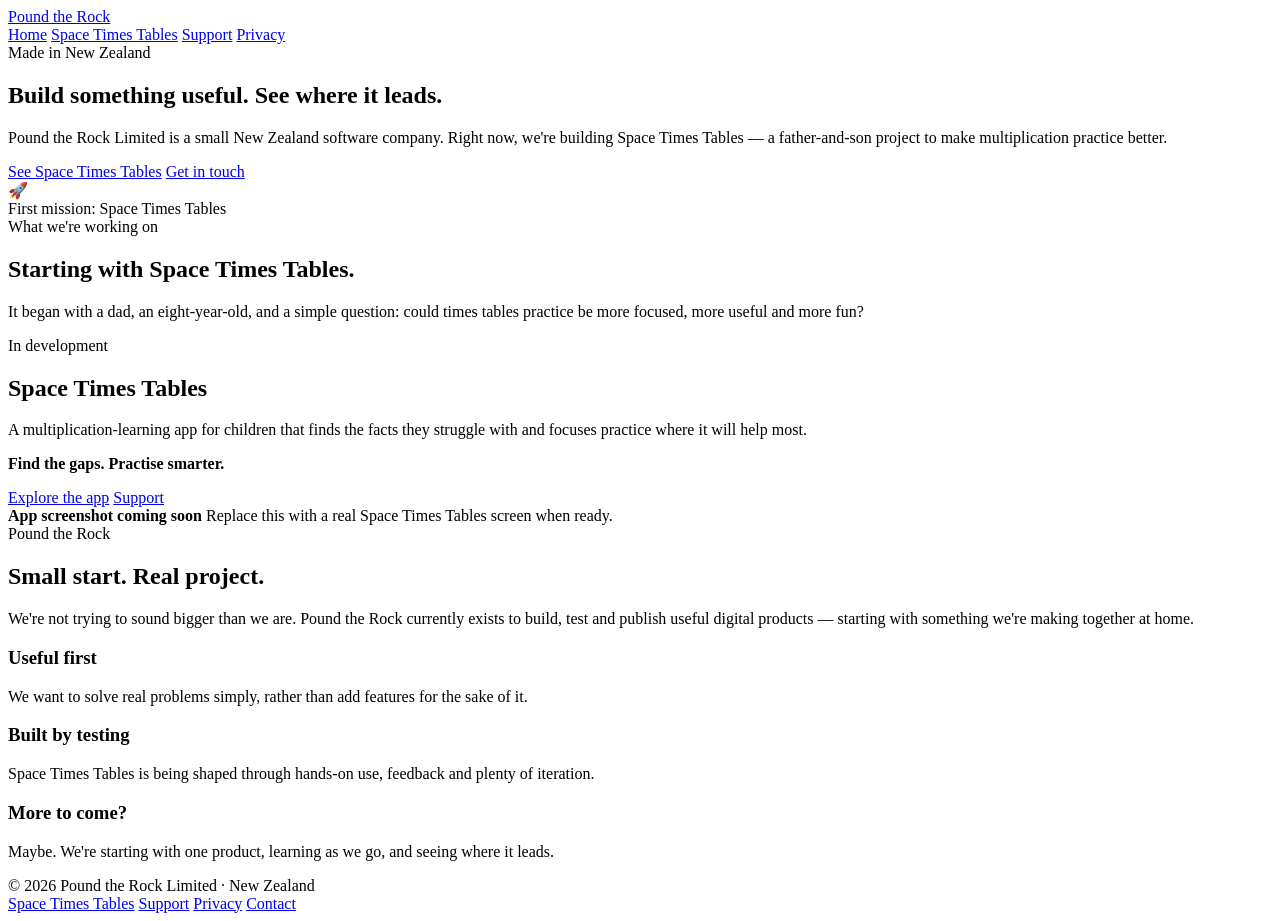
==== index.html @ c6fbb301 "Add initial homepage" ====
<!doctype html>
<html lang="en-NZ">
<head>
  <meta charset="utf-8">
  <meta name="viewport" content="width=device-width, initial-scale=1">
  <title>Pound the Rock Limited | New Zealand</title>
  <meta name="description" content="Pound the Rock Limited is a small New Zealand software company, currently building Space Times Tables as a father-and-son project.">
  <link rel="stylesheet" href="/styles.css">
</head>
<body>

<header class="site-header">
  <div class="container nav">
    <a class="brand" href="/"><span>Pound</span> the Rock</a>
    <nav class="nav-links" aria-label="Main navigation">
      <a href="/">Home</a>
      <a href="/space-times-tables/">Space Times Tables</a>
      <a href="/support/">Support</a>
      <a href="/privacy/">Privacy</a>
    </nav>
  </div>
</header>

<main>
  <section class="hero">
    <div class="container hero-grid">
      <div>
        <div class="eyebrow">Made in New Zealand</div>
        <h1>Build something useful. See where it leads.</h1>
        <p class="lead">Pound the Rock Limited is a small New Zealand software company. Right now, we're building Space Times Tables — a father-and-son project to make multiplication practice better.</p>
        <div class="actions">
          <a class="button primary" href="/space-times-tables/">See Space Times Tables</a>
          <a class="button secondary" href="mailto:brendon@poundtherock.co.nz">Get in touch</a>
        </div>
      </div>
      <div class="space-card" aria-label="Space themed illustration">
        <div class="orbit"></div>
        <div class="planet"></div>
        <div class="rocket" aria-hidden="true">🚀</div>
        <div class="space-label">First mission: Space Times Tables</div>
      </div>
    </div>
  </section>

  <section class="section white">
    <div class="container">
      <div class="section-intro">
        <div class="eyebrow">What we're working on</div>
        <h2>Starting with Space Times Tables.</h2>
        <p>It began with a dad, an eight-year-old, and a simple question: could times tables practice be more focused, more useful and more fun?</p>
      </div>

      <div class="product-feature">
        <div>
          <div class="eyebrow">In development</div>
          <h2>Space Times Tables</h2>
          <p>A multiplication-learning app for children that finds the facts they struggle with and focuses practice where it will help most.</p>
          <p><strong>Find the gaps. Practise smarter.</strong></p>
          <div class="actions">
            <a class="button primary" href="/space-times-tables/">Explore the app</a>
            <a class="button secondary" href="/support/">Support</a>
          </div>
        </div>
        <div class="screenshot-placeholder">
          <div>
            <strong>App screenshot coming soon</strong>
            Replace this with a real Space Times Tables screen when ready.
          </div>
        </div>
      </div>
    </div>
  </section>

  <section class="section">
    <div class="container">
      <div class="section-intro">
        <div class="eyebrow">Pound the Rock</div>
        <h2>Small start. Real project.</h2>
        <p>We're not trying to sound bigger than we are. Pound the Rock currently exists to build, test and publish useful digital products — starting with something we're making together at home.</p>
      </div>
      <div class="cards">
        <article class="card">
          <h3>Useful first</h3>
          <p>We want to solve real problems simply, rather than add features for the sake of it.</p>
        </article>
        <article class="card">
          <h3>Built by testing</h3>
          <p>Space Times Tables is being shaped through hands-on use, feedback and plenty of iteration.</p>
        </article>
        <article class="card">
          <h3>More to come?</h3>
          <p>Maybe. We're starting with one product, learning as we go, and seeing where it leads.</p>
        </article>
      </div>
    </div>
  </section>
</main>

<footer class="site-footer">
  <div class="container footer-row">
    <div>© 2026 Pound the Rock Limited · New Zealand</div>
    <div class="footer-links">
      <a href="/space-times-tables/">Space Times Tables</a>
      <a href="/support/">Support</a>
      <a href="/privacy/">Privacy</a>
      <a href="mailto:brendon@poundtherock.co.nz">Contact</a>
    </div>
  </div>
</footer>

</body>
</html>
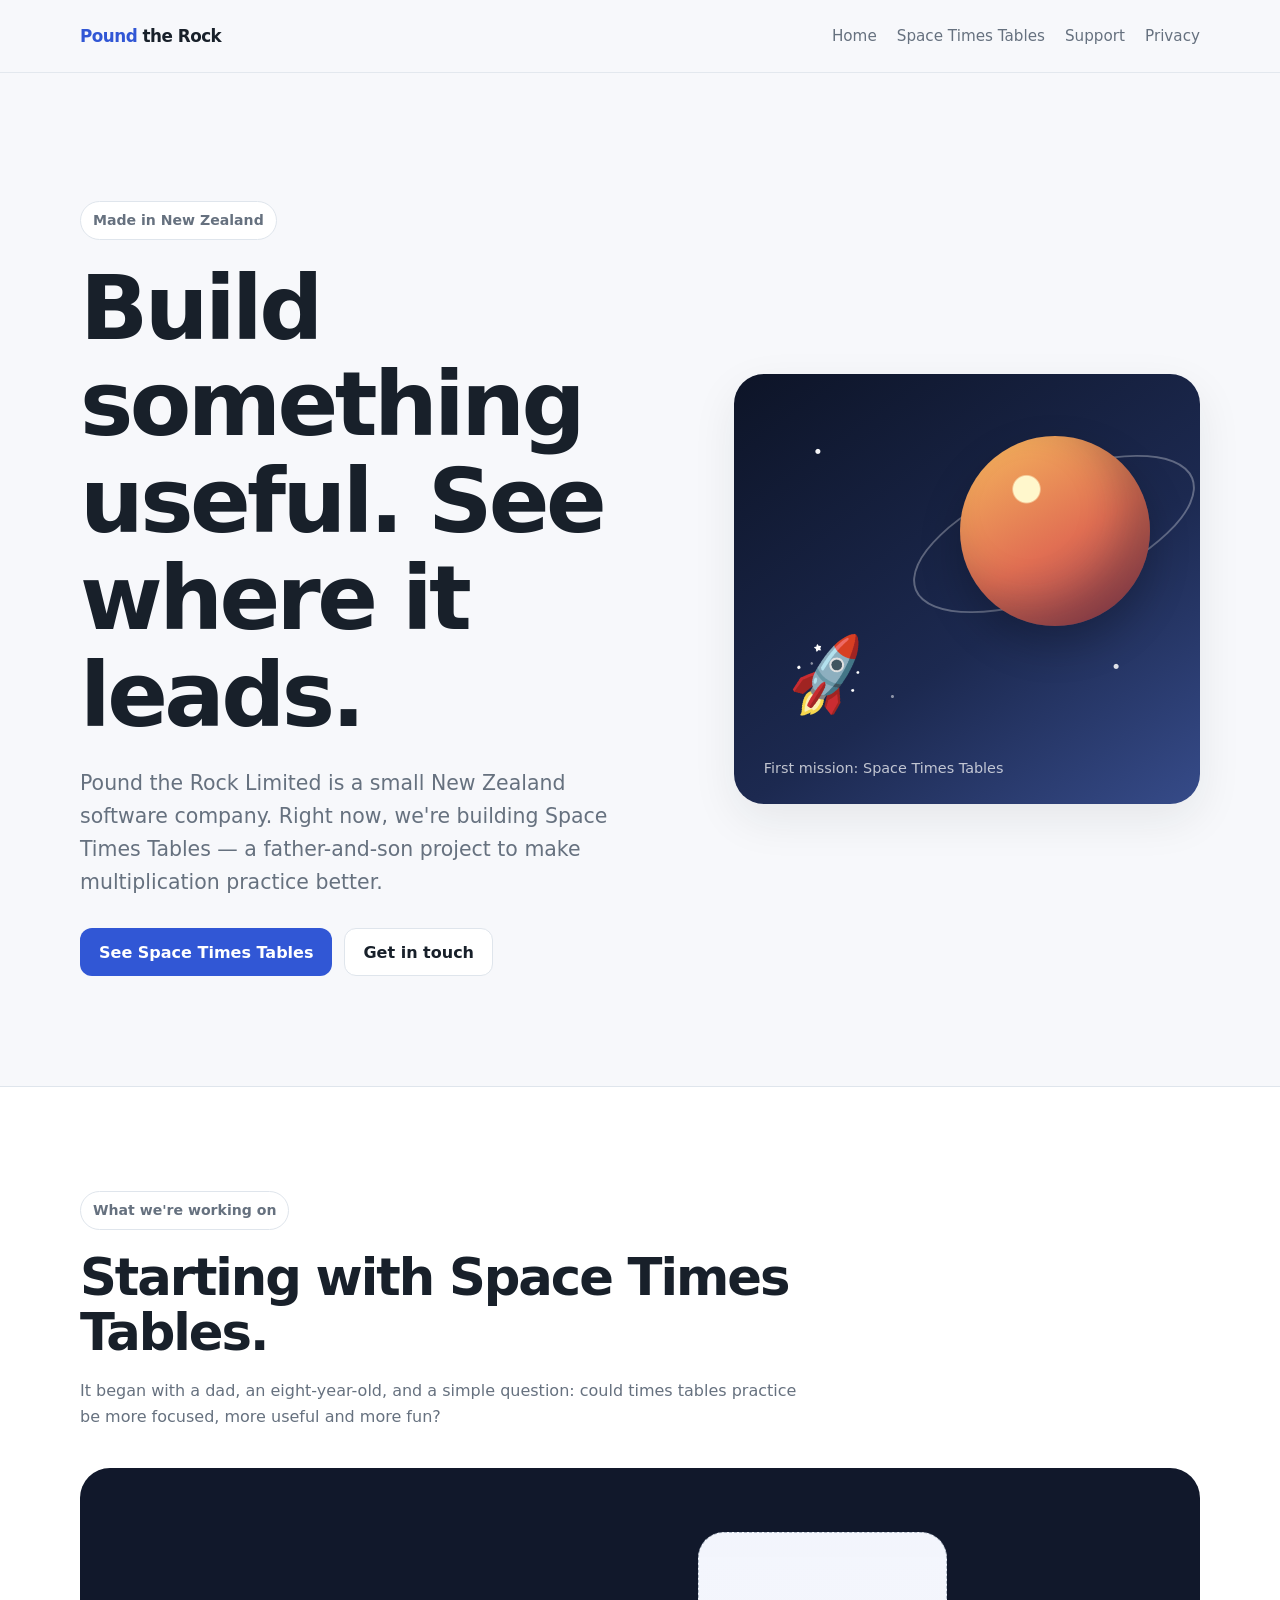
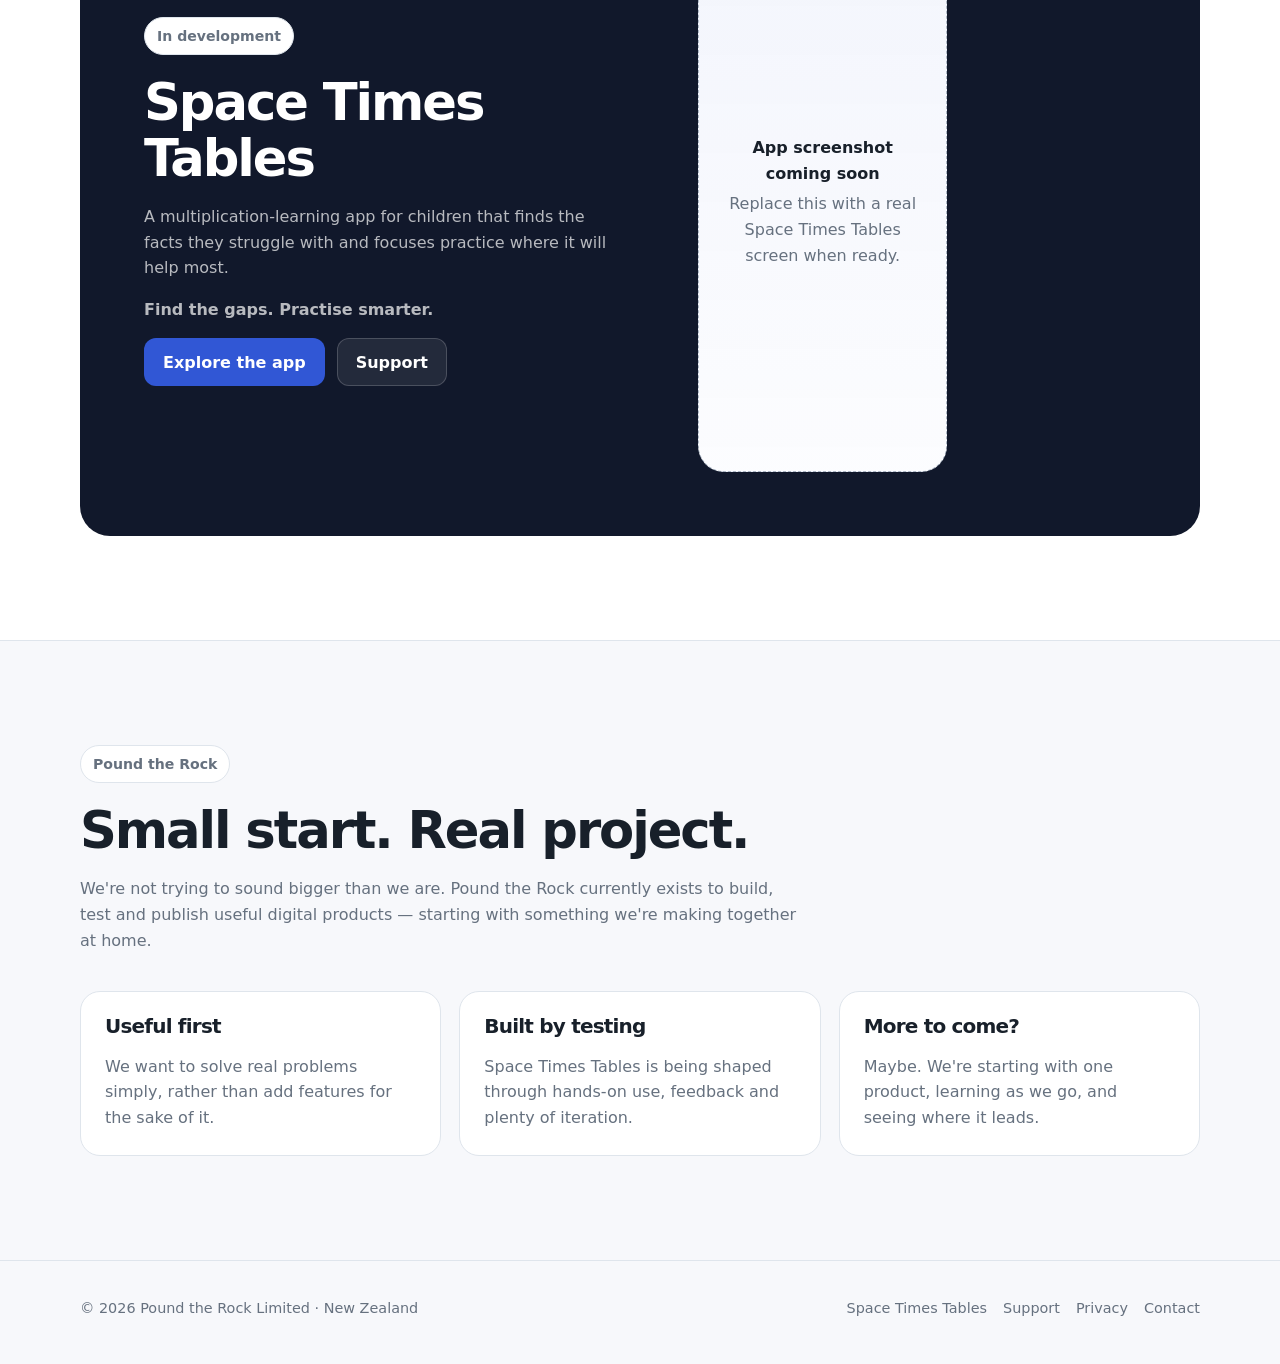
==== commit a8670738: "Fix relative links for GitHub Pages preview" ====
--- a/index.html
+++ b/index.html
@@ -5,22 +5,20 @@
   <meta name="viewport" content="width=device-width, initial-scale=1">
   <title>Pound the Rock Limited | New Zealand</title>
   <meta name="description" content="Pound the Rock Limited is a small New Zealand software company, currently building Space Times Tables as a father-and-son project.">
-  <link rel="stylesheet" href="/styles.css">
+  <link rel="stylesheet" href="styles.css">
 </head>
 <body>
-
 <header class="site-header">
   <div class="container nav">
-    <a class="brand" href="/"><span>Pound</span> the Rock</a>
+    <a class="brand" href="./"><span>Pound</span> the Rock</a>
     <nav class="nav-links" aria-label="Main navigation">
-      <a href="/">Home</a>
-      <a href="/space-times-tables/">Space Times Tables</a>
-      <a href="/support/">Support</a>
-      <a href="/privacy/">Privacy</a>
+      <a href="./">Home</a>
+      <a href="space-times-tables/">Space Times Tables</a>
+      <a href="support/">Support</a>
+      <a href="privacy/">Privacy</a>
     </nav>
   </div>
 </header>
-
 <main>
   <section class="hero">
     <div class="container hero-grid">
@@ -29,84 +27,32 @@
         <h1>Build something useful. See where it leads.</h1>
         <p class="lead">Pound the Rock Limited is a small New Zealand software company. Right now, we're building Space Times Tables — a father-and-son project to make multiplication practice better.</p>
         <div class="actions">
-          <a class="button primary" href="/space-times-tables/">See Space Times Tables</a>
+          <a class="button primary" href="space-times-tables/">See Space Times Tables</a>
           <a class="button secondary" href="mailto:brendon@poundtherock.co.nz">Get in touch</a>
         </div>
       </div>
       <div class="space-card" aria-label="Space themed illustration">
-        <div class="orbit"></div>
-        <div class="planet"></div>
-        <div class="rocket" aria-hidden="true">🚀</div>
+        <div class="orbit"></div><div class="planet"></div><div class="rocket" aria-hidden="true">🚀</div>
         <div class="space-label">First mission: Space Times Tables</div>
       </div>
     </div>
   </section>
-
   <section class="section white">
     <div class="container">
-      <div class="section-intro">
-        <div class="eyebrow">What we're working on</div>
-        <h2>Starting with Space Times Tables.</h2>
-        <p>It began with a dad, an eight-year-old, and a simple question: could times tables practice be more focused, more useful and more fun?</p>
-      </div>
-
+      <div class="section-intro"><div class="eyebrow">What we're working on</div><h2>Starting with Space Times Tables.</h2><p>It began with a dad, an eight-year-old, and a simple question: could times tables practice be more focused, more useful and more fun?</p></div>
       <div class="product-feature">
-        <div>
-          <div class="eyebrow">In development</div>
-          <h2>Space Times Tables</h2>
-          <p>A multiplication-learning app for children that finds the facts they struggle with and focuses practice where it will help most.</p>
-          <p><strong>Find the gaps. Practise smarter.</strong></p>
-          <div class="actions">
-            <a class="button primary" href="/space-times-tables/">Explore the app</a>
-            <a class="button secondary" href="/support/">Support</a>
-          </div>
-        </div>
-        <div class="screenshot-placeholder">
-          <div>
-            <strong>App screenshot coming soon</strong>
-            Replace this with a real Space Times Tables screen when ready.
-          </div>
-        </div>
+        <div><div class="eyebrow">In development</div><h2>Space Times Tables</h2><p>A multiplication-learning app for children that finds the facts they struggle with and focuses practice where it will help most.</p><p><strong>Find the gaps. Practise smarter.</strong></p><div class="actions"><a class="button primary" href="space-times-tables/">Explore the app</a><a class="button secondary" href="support/">Support</a></div></div>
+        <div class="screenshot-placeholder"><div><strong>App screenshot coming soon</strong>Replace this with a real Space Times Tables screen when ready.</div></div>
       </div>
     </div>
   </section>
-
   <section class="section">
     <div class="container">
-      <div class="section-intro">
-        <div class="eyebrow">Pound the Rock</div>
-        <h2>Small start. Real project.</h2>
-        <p>We're not trying to sound bigger than we are. Pound the Rock currently exists to build, test and publish useful digital products — starting with something we're making together at home.</p>
-      </div>
-      <div class="cards">
-        <article class="card">
-          <h3>Useful first</h3>
-          <p>We want to solve real problems simply, rather than add features for the sake of it.</p>
-        </article>
-        <article class="card">
-          <h3>Built by testing</h3>
-          <p>Space Times Tables is being shaped through hands-on use, feedback and plenty of iteration.</p>
-        </article>
-        <article class="card">
-          <h3>More to come?</h3>
-          <p>Maybe. We're starting with one product, learning as we go, and seeing where it leads.</p>
-        </article>
-      </div>
+      <div class="section-intro"><div class="eyebrow">Pound the Rock</div><h2>Small start. Real project.</h2><p>We're not trying to sound bigger than we are. Pound the Rock currently exists to build, test and publish useful digital products — starting with something we're making together at home.</p></div>
+      <div class="cards"><article class="card"><h3>Useful first</h3><p>We want to solve real problems simply, rather than add features for the sake of it.</p></article><article class="card"><h3>Built by testing</h3><p>Space Times Tables is being shaped through hands-on use, feedback and plenty of iteration.</p></article><article class="card"><h3>More to come?</h3><p>Maybe. We're starting with one product, learning as we go, and seeing where it leads.</p></article></div>
     </div>
   </section>
 </main>
-
-<footer class="site-footer">
-  <div class="container footer-row">
-    <div>© 2026 Pound the Rock Limited · New Zealand</div>
-    <div class="footer-links">
-      <a href="/space-times-tables/">Space Times Tables</a>
-      <a href="/support/">Support</a>
-      <a href="/privacy/">Privacy</a>
-      <a href="mailto:brendon@poundtherock.co.nz">Contact</a>
-    </div>
-  </div>
-</footer>
-
+<footer class="site-footer"><div class="container footer-row"><div>© 2026 Pound the Rock Limited · New Zealand</div><div class="footer-links"><a href="space-times-tables/">Space Times Tables</a><a href="support/">Support</a><a href="privacy/">Privacy</a><a href="mailto:brendon@poundtherock.co.nz">Contact</a></div></div></footer>
 </body>
 </html>
--- a/styles.css
+++ b/styles.css
@@ -0,0 +1,74 @@
+:root {
+  --bg: #f7f8fb;
+  --surface: #ffffff;
+  --surface-soft: #eef2f7;
+  --text: #18202a;
+  --muted: #66717f;
+  --line: #dfe5ec;
+  --accent: #3157d5;
+  --accent-dark: #2443ac;
+  --space: #11182b;
+  --radius: 20px;
+  --shadow: 0 16px 45px rgba(24, 32, 42, 0.08);
+  --content: 1120px;
+}
+* { box-sizing: border-box; }
+html { scroll-behavior: smooth; -webkit-text-size-adjust: 100%; }
+body { margin: 0; font-family: Inter, ui-sans-serif, system-ui, -apple-system, BlinkMacSystemFont, "Segoe UI", sans-serif; background: var(--bg); color: var(--text); line-height: 1.6; }
+a { color: inherit; }
+img, svg { max-width: 100%; }
+.container { width: min(calc(100% - 40px), var(--content)); margin-inline: auto; }
+.site-header { position: sticky; top: 0; z-index: 20; background: rgba(247, 248, 251, 0.92); backdrop-filter: blur(14px); border-bottom: 1px solid rgba(223, 229, 236, 0.8); }
+.nav { min-height: 72px; display: flex; align-items: center; justify-content: space-between; gap: 24px; }
+.brand { text-decoration: none; font-weight: 800; letter-spacing: -0.03em; font-size: 1.05rem; white-space: nowrap; }
+.brand span { color: var(--accent); }
+.nav-links { display: flex; gap: 20px; align-items: center; flex-wrap: wrap; justify-content: flex-end; }
+.nav-links a { text-decoration: none; color: var(--muted); font-size: 0.95rem; }
+.nav-links a:hover, .nav-links a:focus-visible { color: var(--text); }
+.hero { padding: clamp(72px, 10vw, 132px) 0 clamp(64px, 9vw, 110px); }
+.hero-grid { display: grid; grid-template-columns: minmax(0, 1.1fr) minmax(300px, 0.9fr); gap: clamp(36px, 7vw, 84px); align-items: center; }
+.eyebrow { display: inline-flex; align-items: center; gap: 8px; padding: 7px 12px; border: 1px solid var(--line); background: var(--surface); border-radius: 999px; color: var(--muted); font-size: 0.88rem; font-weight: 650; margin-bottom: 20px; }
+h1, h2, h3 { line-height: 1.08; letter-spacing: -0.04em; margin-top: 0; }
+h1 { font-size: clamp(2.7rem, 7vw, 5.6rem); max-width: 900px; margin-bottom: 24px; }
+h2 { font-size: clamp(2rem, 4vw, 3.45rem); margin-bottom: 18px; }
+h3 { font-size: 1.25rem; margin-bottom: 10px; }
+.lead { color: var(--muted); font-size: clamp(1.08rem, 2vw, 1.28rem); max-width: 680px; margin: 0 0 30px; }
+.actions { display: flex; gap: 12px; flex-wrap: wrap; }
+.button { display: inline-flex; min-height: 48px; align-items: center; justify-content: center; padding: 0 18px; border-radius: 12px; text-decoration: none; font-weight: 700; border: 1px solid transparent; }
+.button.primary { color: #fff; background: var(--accent); }
+.button.primary:hover { background: var(--accent-dark); }
+.button.secondary { background: var(--surface); border-color: var(--line); }
+.space-card { position: relative; min-height: 430px; border-radius: 30px; overflow: hidden; background: radial-gradient(circle at 18% 18%, rgba(255,255,255,.95) 0 2px, transparent 3px), radial-gradient(circle at 72% 25%, rgba(255,255,255,.75) 0 1.5px, transparent 2.5px), radial-gradient(circle at 82% 68%, rgba(255,255,255,.85) 0 2px, transparent 3px), radial-gradient(circle at 34% 75%, rgba(255,255,255,.5) 0 1px, transparent 2px), linear-gradient(145deg, #0d1427, #1c2950 58%, #364b89); box-shadow: var(--shadow); }
+.planet { position: absolute; width: 190px; aspect-ratio: 1; border-radius: 50%; right: 50px; top: 62px; background: radial-gradient(circle at 35% 28%, #fff7cc 0 7%, transparent 8%), linear-gradient(150deg, #f5b95d, #e16f53 55%, #9a3f50); box-shadow: inset -25px -22px 40px rgba(25, 18, 35, 0.28), 0 18px 40px rgba(0,0,0,.22); }
+.orbit { position: absolute; width: 300px; height: 120px; border: 2px solid rgba(255,255,255,.3); border-radius: 50%; transform: rotate(-22deg); right: -4px; top: 100px; }
+.rocket { position: absolute; left: 52px; bottom: 72px; font-size: 4.2rem; transform: rotate(-12deg); }
+.space-label { position: absolute; left: 30px; right: 30px; bottom: 24px; color: rgba(255,255,255,.72); font-size: 0.9rem; }
+.section { padding: clamp(64px, 9vw, 104px) 0; }
+.section.white { background: var(--surface); border-block: 1px solid var(--line); }
+.section-intro { max-width: 720px; margin-bottom: 38px; }
+.section-intro p, .copy p { color: var(--muted); }
+.cards { display: grid; grid-template-columns: repeat(3, minmax(0, 1fr)); gap: 18px; }
+.card { background: var(--surface); border: 1px solid var(--line); border-radius: var(--radius); padding: 24px; }
+.white .card { background: var(--bg); }
+.card p { color: var(--muted); margin-bottom: 0; }
+.product-feature { background: var(--space); color: white; border-radius: 30px; padding: clamp(30px, 6vw, 64px); display: grid; grid-template-columns: minmax(0, 1.05fr) minmax(280px, .95fr); gap: clamp(28px, 6vw, 70px); align-items: center; }
+.product-feature p { color: rgba(255,255,255,.7); }
+.product-feature .button.secondary { background: rgba(255,255,255,.08); color: white; border-color: rgba(255,255,255,.18); }
+.screenshot-grid { display: grid; grid-template-columns: repeat(3, minmax(0, 1fr)); gap: 18px; }
+.screenshot-placeholder { aspect-ratio: 9 / 19.5; max-height: 540px; border: 1.5px dashed #aeb8c6; border-radius: 26px; display: grid; place-items: center; text-align: center; padding: 20px; background: linear-gradient(180deg, rgba(49,87,213,.06), rgba(49,87,213,.015)), var(--surface); color: var(--muted); }
+.screenshot-placeholder strong { color: var(--text); display: block; margin-bottom: 5px; }
+.page-hero { padding: clamp(64px, 9vw, 105px) 0 48px; }
+.page-hero h1 { font-size: clamp(2.5rem, 6vw, 4.7rem); }
+.content-narrow { width: min(calc(100% - 40px), 780px); margin-inline: auto; }
+.prose { background: var(--surface); border: 1px solid var(--line); border-radius: var(--radius); padding: clamp(26px, 5vw, 48px); margin-bottom: 64px; }
+.prose h2 { font-size: 1.7rem; margin-top: 38px; }
+.prose h2:first-child { margin-top: 0; }
+.prose p, .prose li { color: var(--muted); }
+.prose a { color: var(--accent); }
+.status { display: inline-flex; padding: 7px 11px; border-radius: 999px; background: #e8f6ec; color: #28623b; font-size: 0.86rem; font-weight: 700; }
+.site-footer { border-top: 1px solid var(--line); padding: 36px 0 44px; color: var(--muted); font-size: 0.9rem; }
+.footer-row { display: flex; justify-content: space-between; gap: 24px; flex-wrap: wrap; }
+.footer-links { display: flex; gap: 16px; flex-wrap: wrap; }
+.footer-links a { text-decoration: none; }
+@media (max-width: 820px) { .hero-grid, .product-feature { grid-template-columns: 1fr; } .space-card { min-height: 360px; max-width: 620px; } .cards { grid-template-columns: 1fr; } .screenshot-grid { grid-template-columns: repeat(2, minmax(0, 1fr)); } }
+@media (max-width: 620px) { .container, .content-narrow { width: min(calc(100% - 28px), var(--content)); } .nav { min-height: 64px; align-items: flex-start; padding-block: 14px; } .nav-links { gap: 11px 15px; font-size: .92rem; } .nav-links a:nth-child(1) { display: none; } .hero { padding-top: 58px; } h1 { font-size: clamp(2.6rem, 13vw, 4rem); } .space-card { min-height: 310px; } .planet { width: 145px; right: 28px; top: 48px; } .orbit { width: 230px; height: 94px; right: -15px; top: 72px; } .rocket { left: 32px; bottom: 62px; font-size: 3.4rem; } .screenshot-grid { grid-template-columns: 1fr; } .screenshot-placeholder { width: min(82vw, 330px); justify-self: center; } }
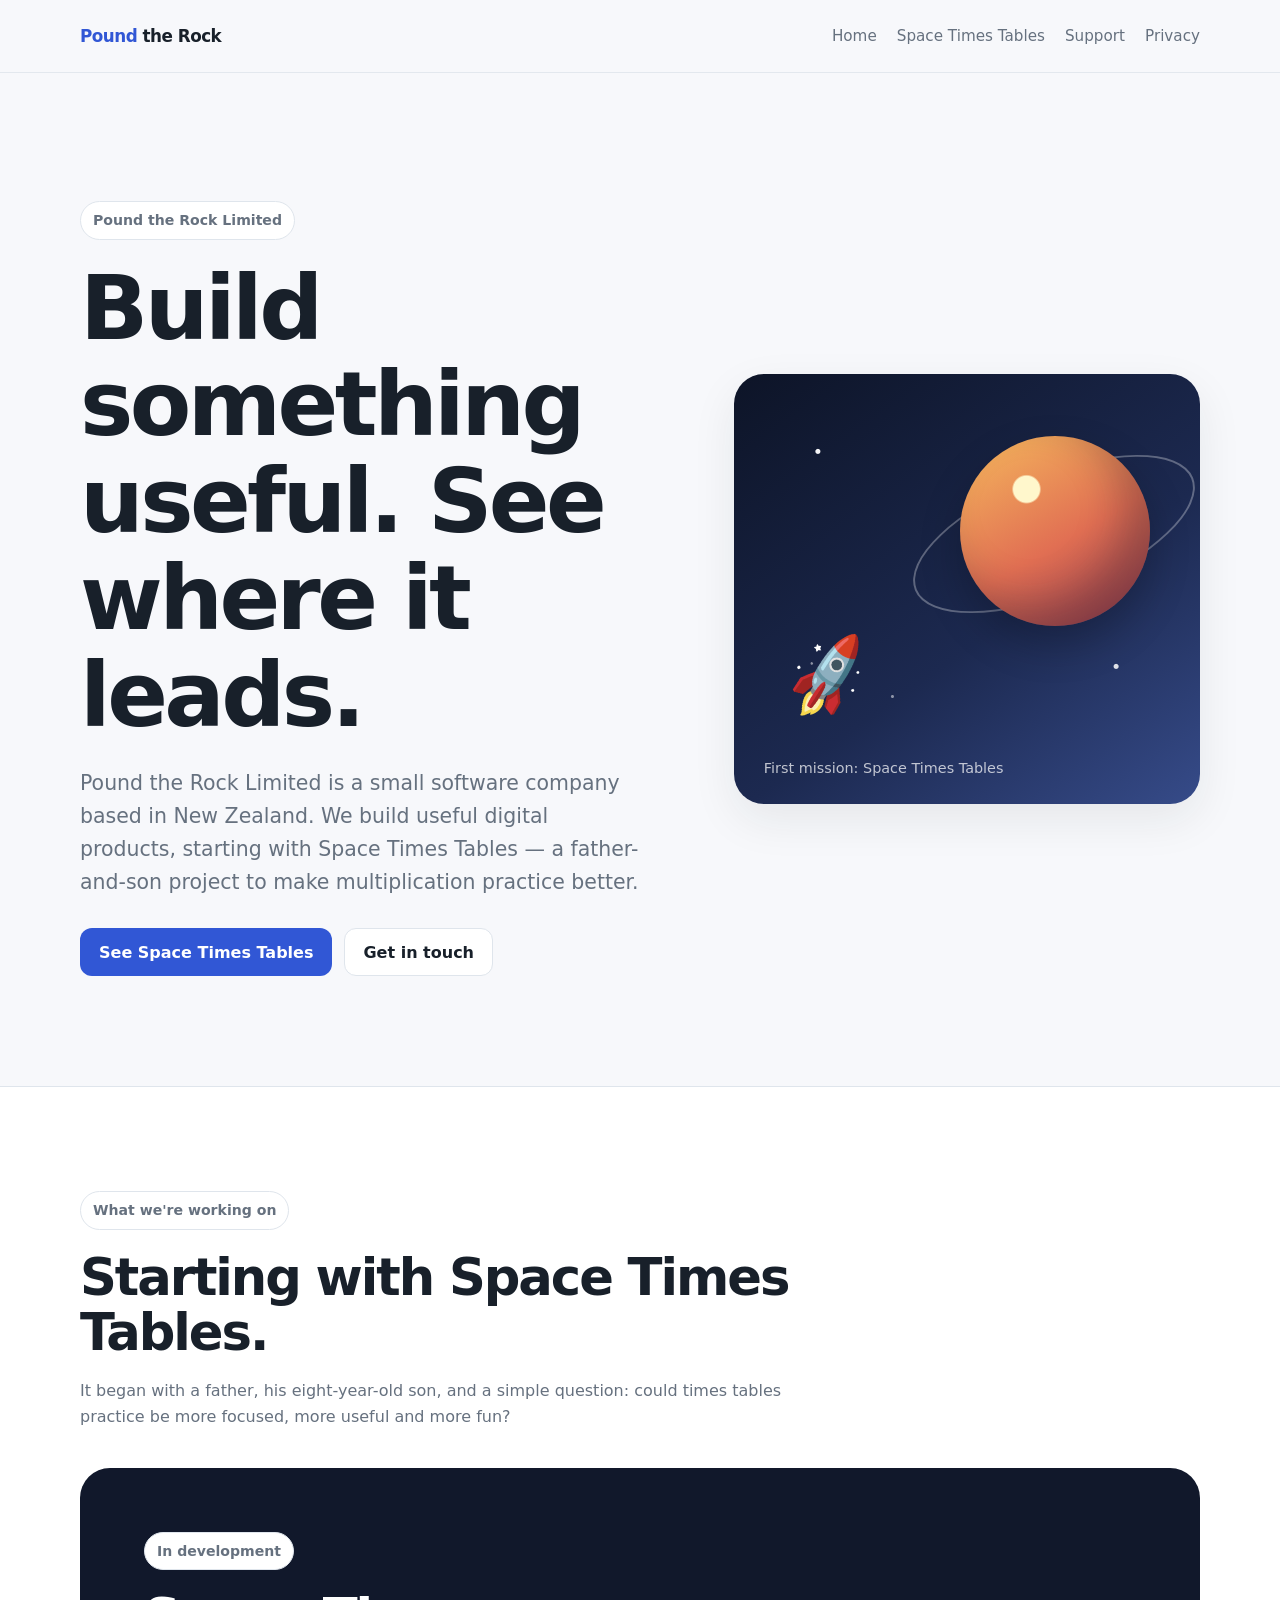
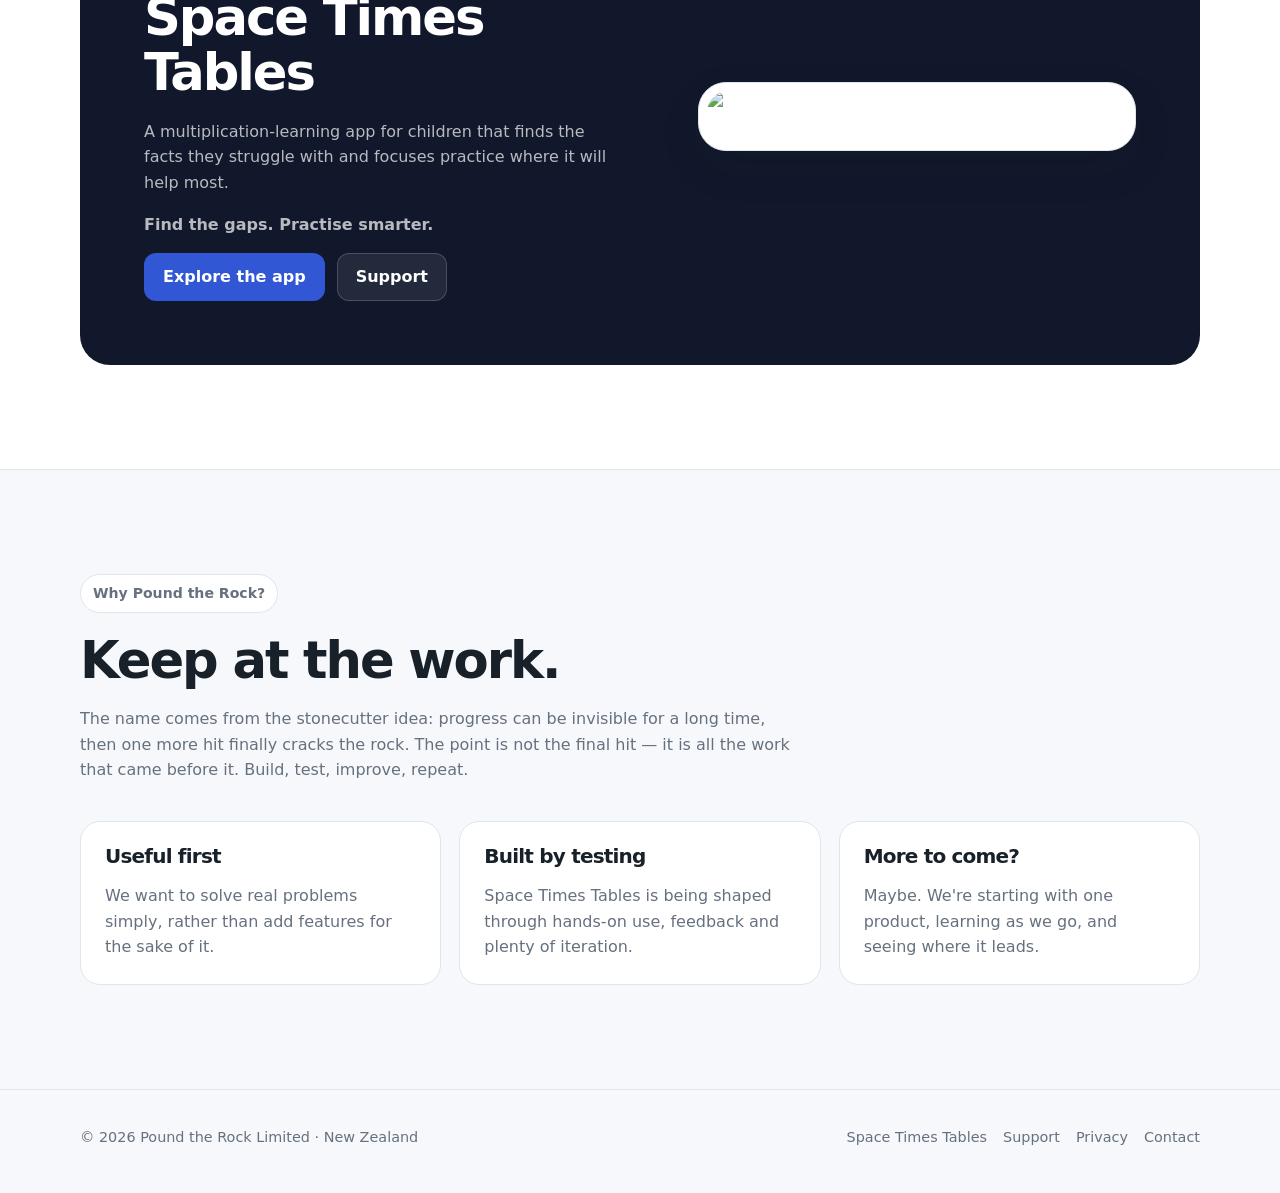
==== commit 37e980cc: "Refresh homepage copy and Pound the Rock story" ====
--- a/index.html
+++ b/index.html
@@ -4,7 +4,7 @@
   <meta charset="utf-8">
   <meta name="viewport" content="width=device-width, initial-scale=1">
   <title>Pound the Rock Limited | New Zealand</title>
-  <meta name="description" content="Pound the Rock Limited is a small New Zealand software company, currently building Space Times Tables as a father-and-son project.">
+  <meta name="description" content="Pound the Rock Limited builds useful digital products, starting with Space Times Tables — a father-and-son project for smarter multiplication practice.">
   <link rel="stylesheet" href="styles.css">
 </head>
 <body>
@@ -23,9 +23,9 @@
   <section class="hero">
     <div class="container hero-grid">
       <div>
-        <div class="eyebrow">Made in New Zealand</div>
+        <div class="eyebrow">Pound the Rock Limited</div>
         <h1>Build something useful. See where it leads.</h1>
-        <p class="lead">Pound the Rock Limited is a small New Zealand software company. Right now, we're building Space Times Tables — a father-and-son project to make multiplication practice better.</p>
+        <p class="lead">Pound the Rock Limited is a small software company based in New Zealand. We build useful digital products, starting with Space Times Tables — a father-and-son project to make multiplication practice better.</p>
         <div class="actions">
           <a class="button primary" href="space-times-tables/">See Space Times Tables</a>
           <a class="button secondary" href="mailto:brendon@poundtherock.co.nz">Get in touch</a>
@@ -39,16 +39,16 @@
   </section>
   <section class="section white">
     <div class="container">
-      <div class="section-intro"><div class="eyebrow">What we're working on</div><h2>Starting with Space Times Tables.</h2><p>It began with a dad, an eight-year-old, and a simple question: could times tables practice be more focused, more useful and more fun?</p></div>
+      <div class="section-intro"><div class="eyebrow">What we're working on</div><h2>Starting with Space Times Tables.</h2><p>It began with a father, his eight-year-old son, and a simple question: could times tables practice be more focused, more useful and more fun?</p></div>
       <div class="product-feature">
         <div><div class="eyebrow">In development</div><h2>Space Times Tables</h2><p>A multiplication-learning app for children that finds the facts they struggle with and focuses practice where it will help most.</p><p><strong>Find the gaps. Practise smarter.</strong></p><div class="actions"><a class="button primary" href="space-times-tables/">Explore the app</a><a class="button secondary" href="support/">Support</a></div></div>
-        <div class="screenshot-placeholder"><div><strong>App screenshot coming soon</strong>Replace this with a real Space Times Tables screen when ready.</div></div>
+        <figure class="screenshot-card"><img class="screenshot-image" src="assets/space-times-tables/01-find-the-gaps.webp" alt="Space Times Tables showing mastered and weaker times tables" loading="lazy"></figure>
       </div>
     </div>
   </section>
   <section class="section">
     <div class="container">
-      <div class="section-intro"><div class="eyebrow">Pound the Rock</div><h2>Small start. Real project.</h2><p>We're not trying to sound bigger than we are. Pound the Rock currently exists to build, test and publish useful digital products — starting with something we're making together at home.</p></div>
+      <div class="section-intro"><div class="eyebrow">Why Pound the Rock?</div><h2>Keep at the work.</h2><p>The name comes from the stonecutter idea: progress can be invisible for a long time, then one more hit finally cracks the rock. The point is not the final hit — it is all the work that came before it. Build, test, improve, repeat.</p></div>
       <div class="cards"><article class="card"><h3>Useful first</h3><p>We want to solve real problems simply, rather than add features for the sake of it.</p></article><article class="card"><h3>Built by testing</h3><p>Space Times Tables is being shaped through hands-on use, feedback and plenty of iteration.</p></article><article class="card"><h3>More to come?</h3><p>Maybe. We're starting with one product, learning as we go, and seeing where it leads.</p></article></div>
     </div>
   </section>
--- a/styles.css
+++ b/styles.css
@@ -54,9 +54,9 @@
 .product-feature { background: var(--space); color: white; border-radius: 30px; padding: clamp(30px, 6vw, 64px); display: grid; grid-template-columns: minmax(0, 1.05fr) minmax(280px, .95fr); gap: clamp(28px, 6vw, 70px); align-items: center; }
 .product-feature p { color: rgba(255,255,255,.7); }
 .product-feature .button.secondary { background: rgba(255,255,255,.08); color: white; border-color: rgba(255,255,255,.18); }
-.screenshot-grid { display: grid; grid-template-columns: repeat(3, minmax(0, 1fr)); gap: 18px; }
-.screenshot-placeholder { aspect-ratio: 9 / 19.5; max-height: 540px; border: 1.5px dashed #aeb8c6; border-radius: 26px; display: grid; place-items: center; text-align: center; padding: 20px; background: linear-gradient(180deg, rgba(49,87,213,.06), rgba(49,87,213,.015)), var(--surface); color: var(--muted); }
-.screenshot-placeholder strong { color: var(--text); display: block; margin-bottom: 5px; }
+.screenshot-grid { display: grid; grid-template-columns: repeat(3, minmax(0, 1fr)); gap: clamp(16px, 2.5vw, 28px); align-items: start; }
+.screenshot-card { margin: 0; background: var(--surface); border: 1px solid var(--line); border-radius: 28px; padding: 8px; box-shadow: var(--shadow); overflow: hidden; }
+.screenshot-image { display: block; width: 100%; height: auto; border-radius: 21px; }
 .page-hero { padding: clamp(64px, 9vw, 105px) 0 48px; }
 .page-hero h1 { font-size: clamp(2.5rem, 6vw, 4.7rem); }
 .content-narrow { width: min(calc(100% - 40px), 780px); margin-inline: auto; }
@@ -71,4 +71,4 @@
 .footer-links { display: flex; gap: 16px; flex-wrap: wrap; }
 .footer-links a { text-decoration: none; }
 @media (max-width: 820px) { .hero-grid, .product-feature { grid-template-columns: 1fr; } .space-card { min-height: 360px; max-width: 620px; } .cards { grid-template-columns: 1fr; } .screenshot-grid { grid-template-columns: repeat(2, minmax(0, 1fr)); } }
-@media (max-width: 620px) { .container, .content-narrow { width: min(calc(100% - 28px), var(--content)); } .nav { min-height: 64px; align-items: flex-start; padding-block: 14px; } .nav-links { gap: 11px 15px; font-size: .92rem; } .nav-links a:nth-child(1) { display: none; } .hero { padding-top: 58px; } h1 { font-size: clamp(2.6rem, 13vw, 4rem); } .space-card { min-height: 310px; } .planet { width: 145px; right: 28px; top: 48px; } .orbit { width: 230px; height: 94px; right: -15px; top: 72px; } .rocket { left: 32px; bottom: 62px; font-size: 3.4rem; } .screenshot-grid { grid-template-columns: 1fr; } .screenshot-placeholder { width: min(82vw, 330px); justify-self: center; } }
+@media (max-width: 620px) { .container, .content-narrow { width: min(calc(100% - 28px), var(--content)); } .nav { min-height: 64px; align-items: flex-start; padding-block: 14px; } .nav-links { gap: 11px 15px; font-size: .92rem; } .nav-links a:nth-child(1) { display: none; } .hero { padding-top: 58px; } h1 { font-size: clamp(2.6rem, 13vw, 4rem); } .space-card { min-height: 310px; } .planet { width: 145px; right: 28px; top: 48px; } .orbit { width: 230px; height: 94px; right: -15px; top: 72px; } .rocket { left: 32px; bottom: 62px; font-size: 3.4rem; } .screenshot-grid { grid-template-columns: 1fr; } .screenshot-card { width: min(86vw, 360px); justify-self: center; } }
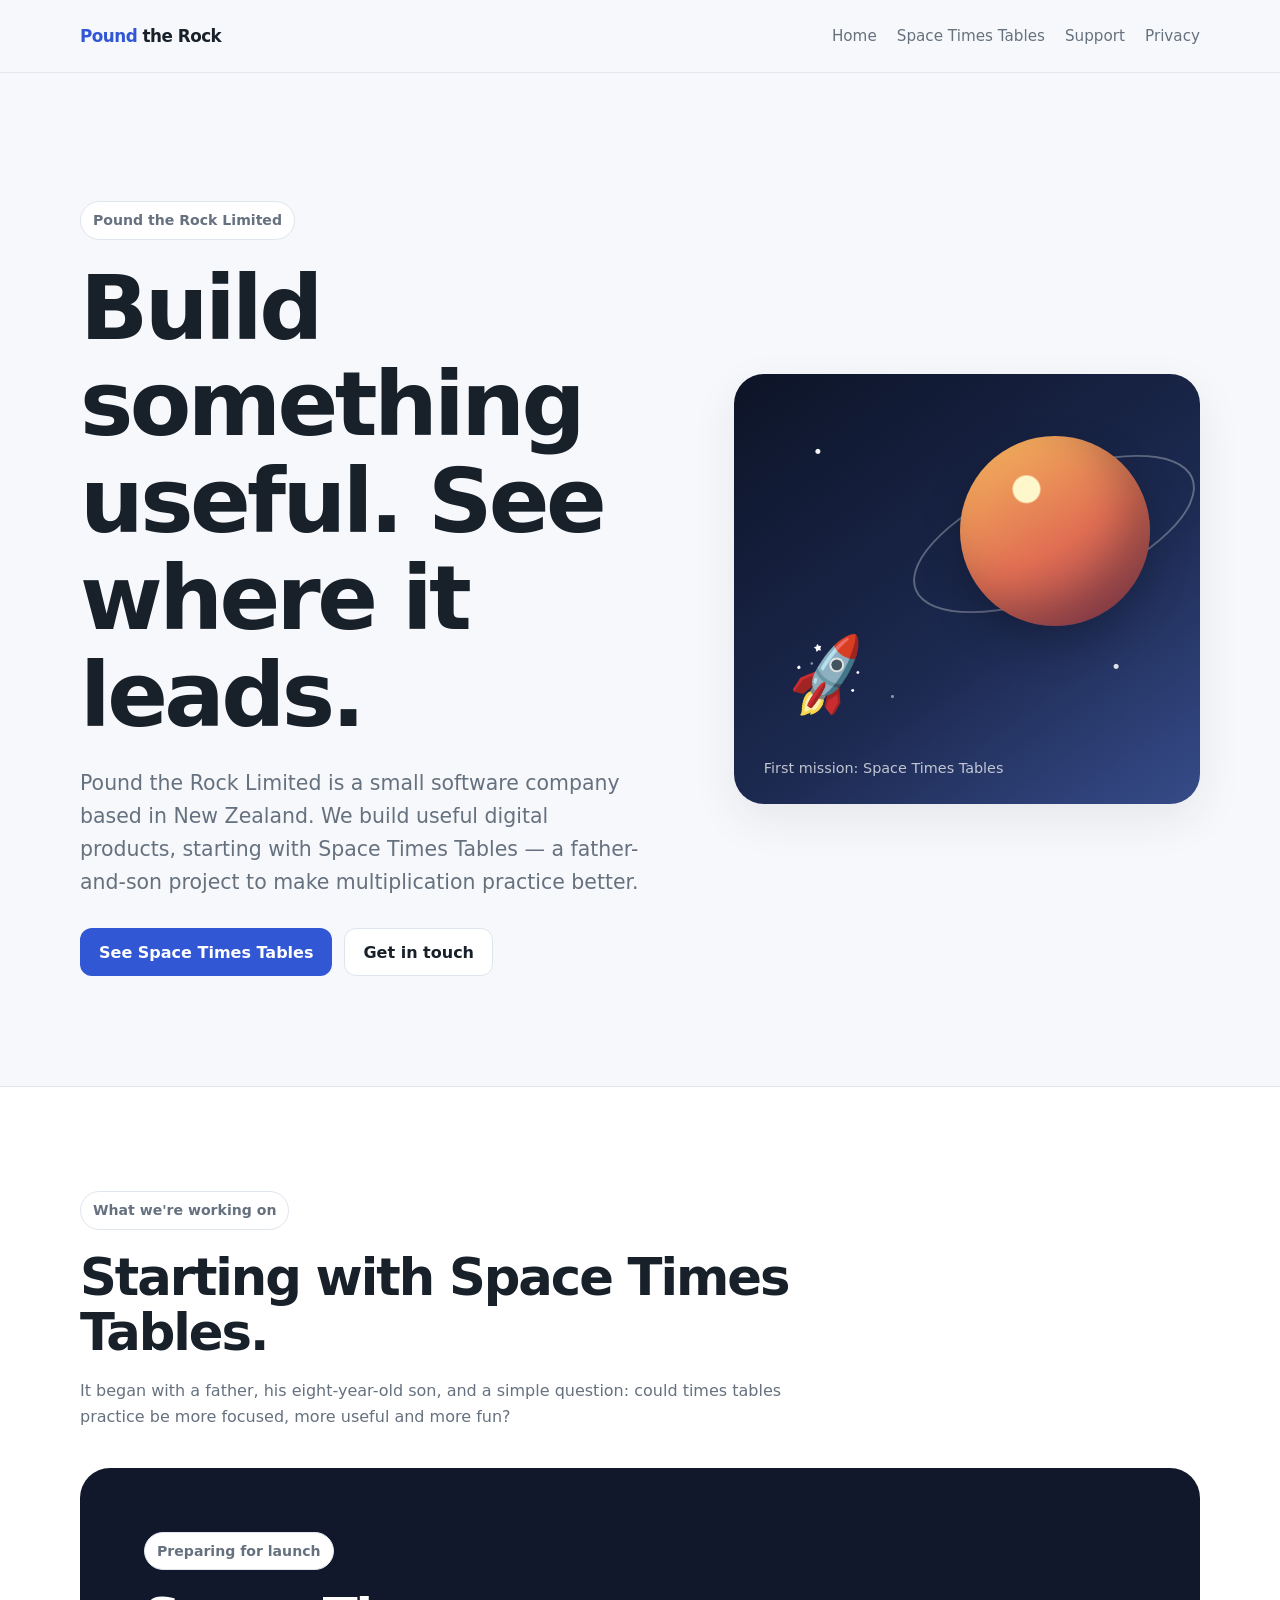
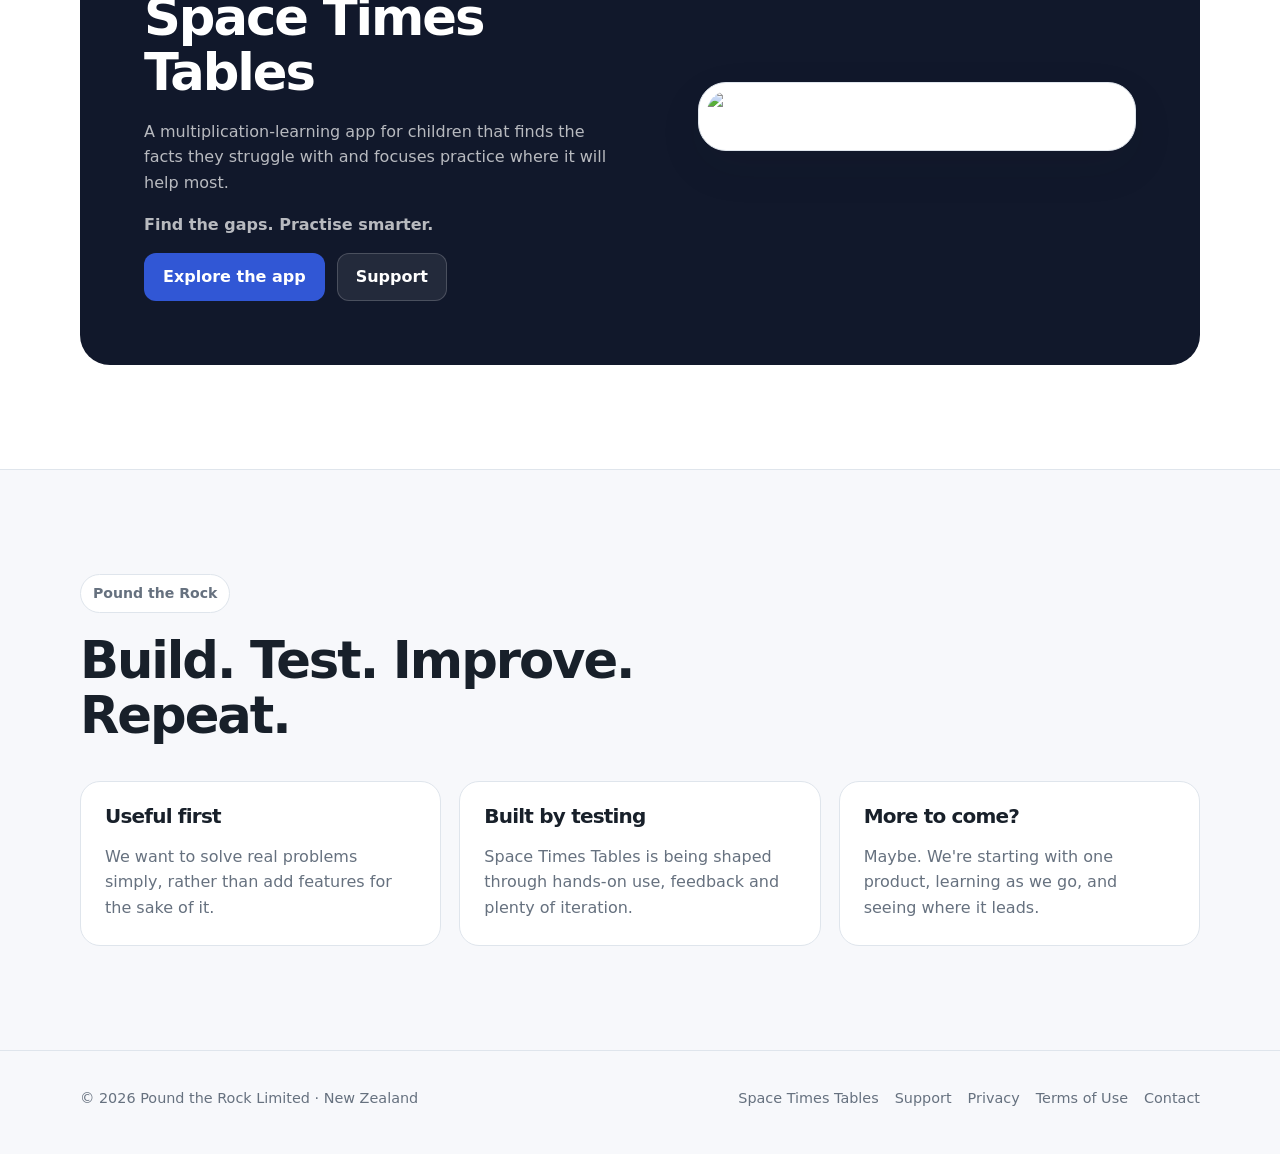
==== commit 3785bb9c: "Update homepage launch status, tagline and terms link" ====
--- a/index.html
+++ b/index.html
@@ -41,18 +41,18 @@
     <div class="container">
       <div class="section-intro"><div class="eyebrow">What we're working on</div><h2>Starting with Space Times Tables.</h2><p>It began with a father, his eight-year-old son, and a simple question: could times tables practice be more focused, more useful and more fun?</p></div>
       <div class="product-feature">
-        <div><div class="eyebrow">In development</div><h2>Space Times Tables</h2><p>A multiplication-learning app for children that finds the facts they struggle with and focuses practice where it will help most.</p><p><strong>Find the gaps. Practise smarter.</strong></p><div class="actions"><a class="button primary" href="space-times-tables/">Explore the app</a><a class="button secondary" href="support/">Support</a></div></div>
+        <div><div class="eyebrow">Preparing for launch</div><h2>Space Times Tables</h2><p>A multiplication-learning app for children that finds the facts they struggle with and focuses practice where it will help most.</p><p><strong>Find the gaps. Practise smarter.</strong></p><div class="actions"><a class="button primary" href="space-times-tables/">Explore the app</a><a class="button secondary" href="support/">Support</a></div></div>
         <figure class="screenshot-card"><img class="screenshot-image" src="assets/space-times-tables/01-find-the-gaps.webp" alt="Space Times Tables showing mastered and weaker times tables" loading="lazy"></figure>
       </div>
     </div>
   </section>
   <section class="section">
     <div class="container">
-      <div class="section-intro"><div class="eyebrow">Why Pound the Rock?</div><h2>Keep at the work.</h2><p>The name comes from the stonecutter idea: progress can be invisible for a long time, then one more hit finally cracks the rock. The point is not the final hit — it is all the work that came before it. Build, test, improve, repeat.</p></div>
+      <div class="section-intro"><div class="eyebrow">Pound the Rock</div><h2>Build. Test. Improve. Repeat.</h2></div>
       <div class="cards"><article class="card"><h3>Useful first</h3><p>We want to solve real problems simply, rather than add features for the sake of it.</p></article><article class="card"><h3>Built by testing</h3><p>Space Times Tables is being shaped through hands-on use, feedback and plenty of iteration.</p></article><article class="card"><h3>More to come?</h3><p>Maybe. We're starting with one product, learning as we go, and seeing where it leads.</p></article></div>
     </div>
   </section>
 </main>
-<footer class="site-footer"><div class="container footer-row"><div>© 2026 Pound the Rock Limited · New Zealand</div><div class="footer-links"><a href="space-times-tables/">Space Times Tables</a><a href="support/">Support</a><a href="privacy/">Privacy</a><a href="mailto:brendon@poundtherock.co.nz">Contact</a></div></div></footer>
+<footer class="site-footer"><div class="container footer-row"><div>© 2026 Pound the Rock Limited · New Zealand</div><div class="footer-links"><a href="space-times-tables/">Space Times Tables</a><a href="support/">Support</a><a href="privacy/">Privacy</a><a href="https://www.apple.com/legal/internet-services/itunes/dev/stdeula/" target="_blank" rel="noopener">Terms of Use</a><a href="mailto:brendon@poundtherock.co.nz">Contact</a></div></div></footer>
 </body>
 </html>
